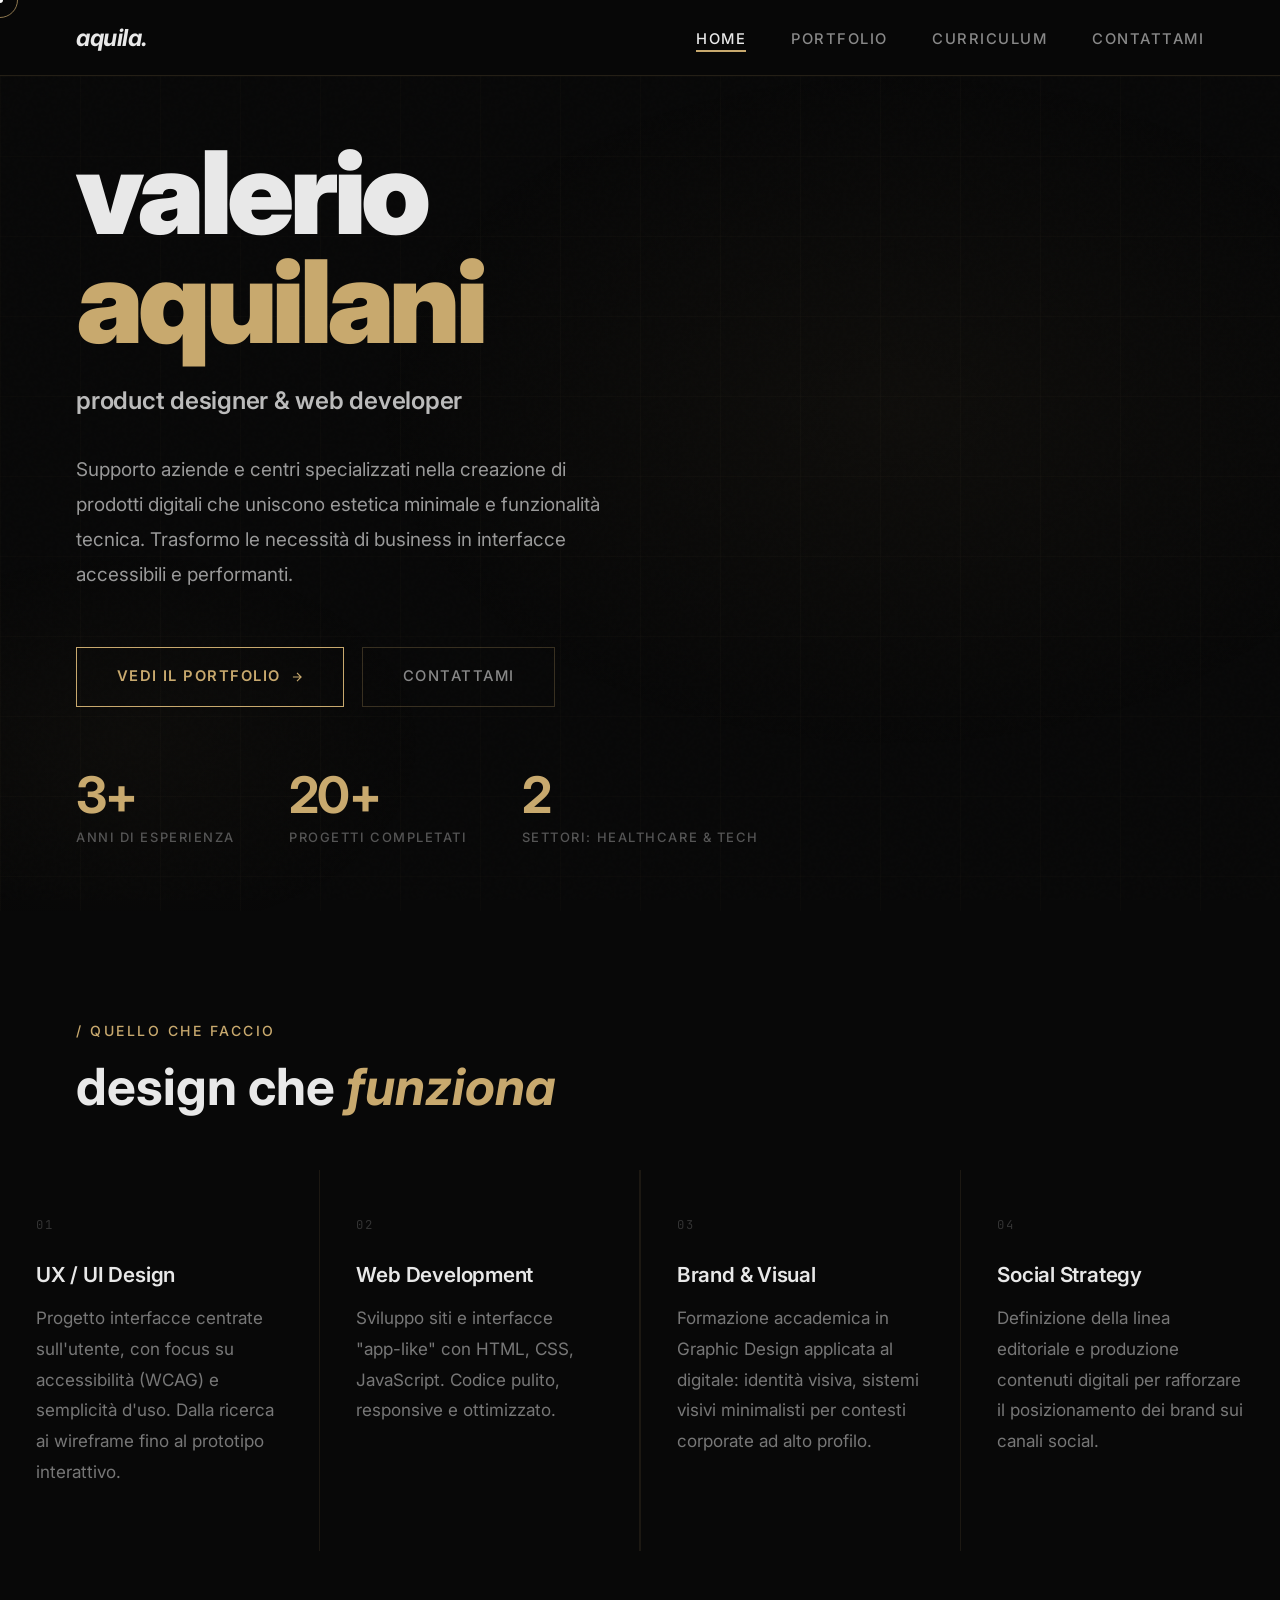
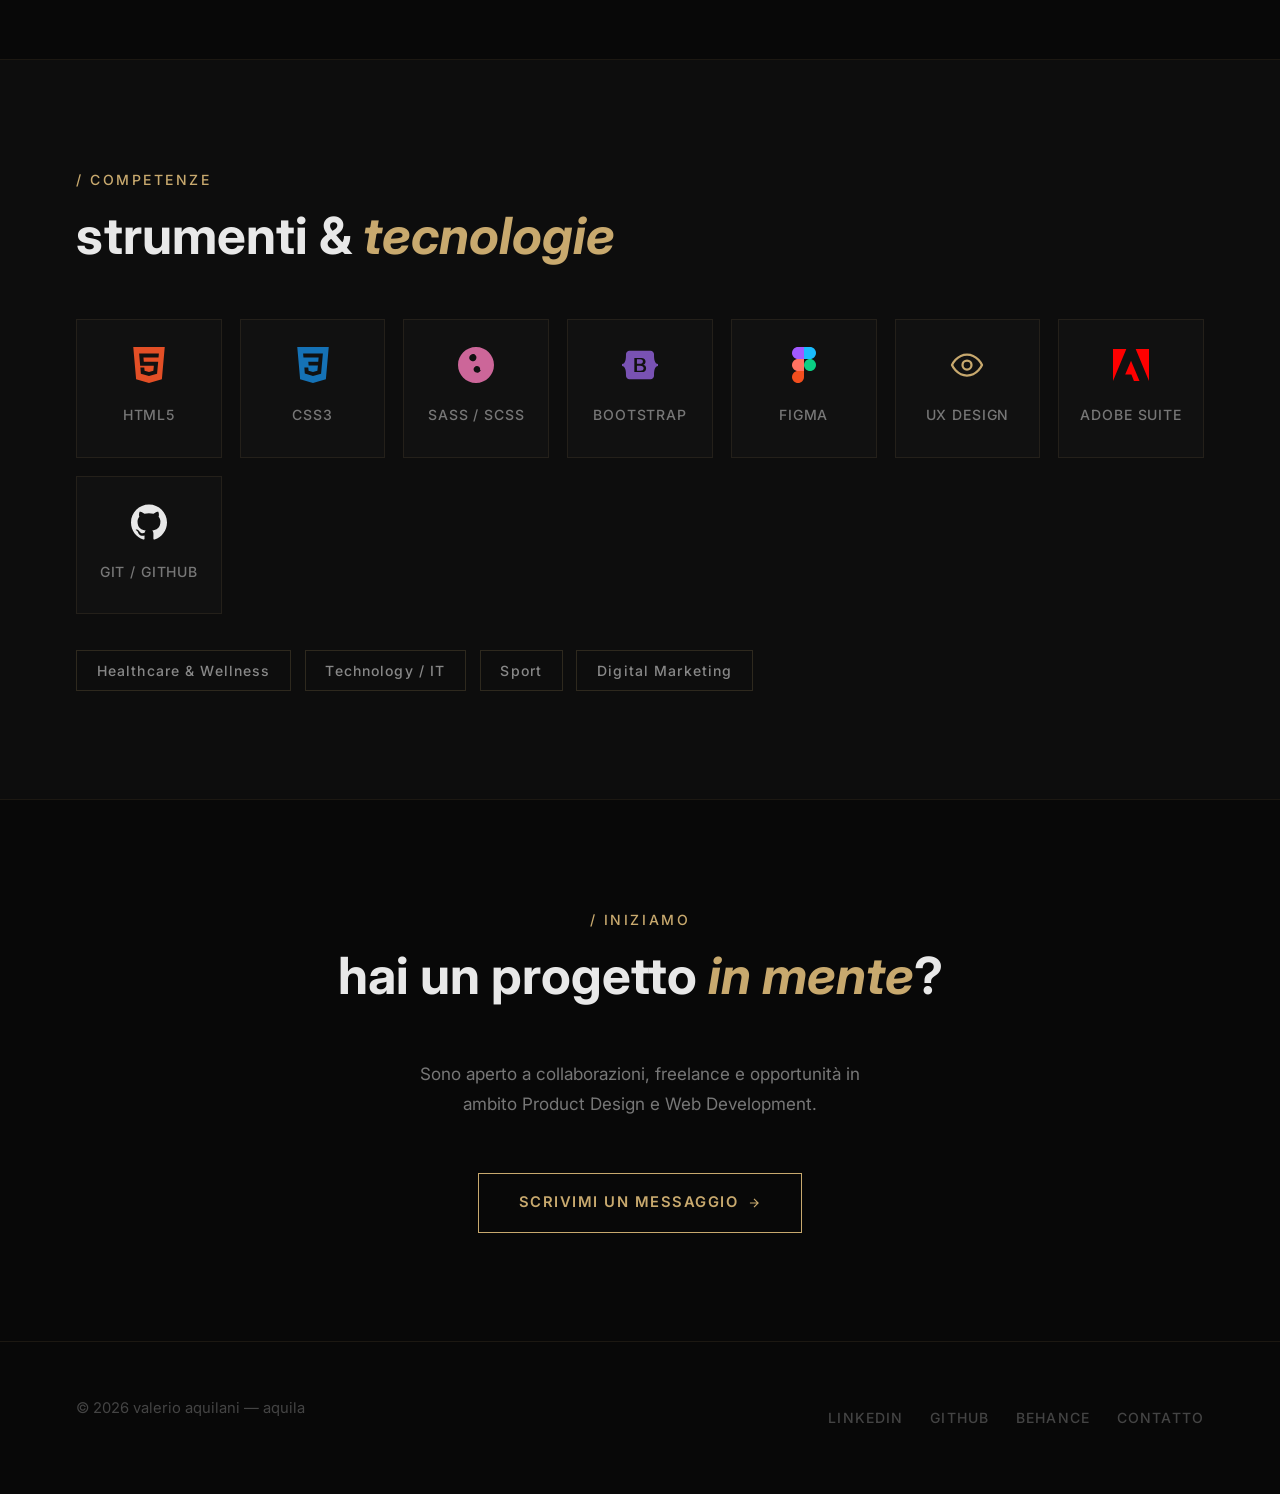
==== index.html @ 82ea4920 "Add files via upload" ====
<!DOCTYPE html>
<html lang="it">
<head>
  <meta charset="UTF-8">
  <meta name="viewport" content="width=device-width, initial-scale=1.0">
  <title>aquila — valerio aquilani · product designer & web developer</title>
  <meta name="description" content="Product Designer, Web Developer e UX/UI Specialist. Creo interfacce accessibili e performanti che uniscono estetica minimale e funzionalità tecnica.">
  <meta name="author" content="valerio aquilani">

  <!-- Open Graph -->
  <meta property="og:type" content="website">
  <meta property="og:url" content="https://valerio-aquilani.github.io/">
  <meta property="og:title" content="aquila — valerio aquilani · product designer & web developer">
  <meta property="og:description" content="Creo prodotti digitali che uniscono estetica minimale e funzionalità tecnica. Background in Graphic Design e Sviluppo Web.">
  <meta property="og:image" content="https://valerio-aquilani.github.io/img/og-cover.png">
  <meta property="og:locale" content="it_IT">
  <meta property="og:site_name" content="aquila — valerio aquilani">
  <meta name="twitter:card" content="summary_large_image">
  <meta name="twitter:title" content="aquila — valerio aquilani">
  <meta name="twitter:description" content="Product Designer & Web Developer. Interfacce accessibili e performanti.">

  <!-- Favicon -->
  <link rel="icon" type="image/svg+xml" href="img/favicon.svg">

  <!-- Fonts -->
  <link rel="preconnect" href="https://fonts.googleapis.com">
  <link rel="preconnect" href="https://fonts.gstatic.com" crossorigin>
  <link href="https://fonts.googleapis.com/css2?family=Cormorant+Garamond:ital,wght@0,300;0,400;0,600;1,300;1,400&family=DM+Sans:wght@300;400;500&family=Inter:wght@400;700;900&family=JetBrains+Mono:wght@300;400&display=swap" rel="stylesheet">

  <!-- Bootstrap 5 -->
  <link href="https://cdn.jsdelivr.net/npm/bootstrap@5.3.3/dist/css/bootstrap.min.css" rel="stylesheet">

  <!-- CSS -->
  <link rel="stylesheet" href="style.css">
</head>
<body>

  <div class="cursor" id="cursor"></div>
  <div class="cursor-ring" id="cursorRing"></div>

  <!-- NAVBAR -->
  <nav class="navbar" id="navbar" aria-label="Navigazione principale">
    <div class="container">
      <div class="navbar__inner">
        <a href="index.html" class="navbar__brand" aria-label="aquila — homepage">aquila.</a>
        <ul class="navbar__links" id="navLinks" role="list">
          <li><a href="index.html" class="active" aria-current="page">home</a></li>
          <li><a href="portfolio.html">portfolio</a></li>
          <li><a href="cv.html">curriculum</a></li>
          <li><a href="contatti.html">contattami</a></li>
        </ul>
        <button class="navbar__toggler" id="navToggler" aria-label="Apri menu" aria-expanded="false">
          <span></span><span></span><span></span>
        </button>
      </div>
    </div>
  </nav>

  <!-- HERO -->
  <header class="hero" id="home">
    <div class="hero__bg"></div>
    <div class="hero__grid"></div>
    <div class="container">
      <div class="hero__content">

        <h1 class="hero__name fade-up" style="transition-delay:0.1s">
          valerio<br><span>aquilani</span>
        </h1>
        <p class="hero__role fade-up" style="transition-delay:0.2s">
          product designer &amp; web developer
        </p>
        <p class="hero__bio fade-up" style="transition-delay:0.3s">
          Supporto aziende e centri specializzati nella creazione di prodotti digitali che uniscono estetica minimale e funzionalità tecnica. Trasformo le necessità di business in interfacce accessibili e performanti.
        </p>
        <div class="hero__cta fade-up" style="transition-delay:0.4s">
          <a href="portfolio.html" class="btn-gold">
            vedi il portfolio
            <svg width="14" height="14" viewBox="0 0 24 24" fill="none" stroke="currentColor" stroke-width="2" aria-hidden="true"><path d="M5 12h14M12 5l7 7-7 7"/></svg>
          </a>
          <a href="contatti.html" class="btn-ghost">contattami</a>
        </div>
        <div class="stats-row fade-up" style="transition-delay:0.5s">
          <div>
            <div class="stat-num">3+</div>
            <div class="stat-label">anni di esperienza</div>
          </div>
          <div>
            <div class="stat-num">20+</div>
            <div class="stat-label">progetti completati</div>
          </div>
          <div>
            <div class="stat-num">2</div>
            <div class="stat-label">settori: healthcare &amp; tech</div>
          </div>
        </div>
      </div>
    </div>
  </header>

  <!-- SERVIZI -->
  <section class="section" aria-labelledby="servizi-title">
    <div class="container">
      <p class="section__label">/ quello che faccio</p>
      <h2 class="section__title" id="servizi-title">design che <em>funziona</em></h2>
    </div>
    <div class="services-grid">
      <article class="service-item fade-up">
        <div class="service-num">01</div>
        <h3 class="service-title">UX / UI Design</h3>
        <p class="service-desc">Progetto interfacce centrate sull'utente, con focus su accessibilità (WCAG) e semplicità d'uso. Dalla ricerca ai wireframe fino al prototipo interattivo.</p>
      </article>
      <article class="service-item fade-up" style="transition-delay:0.1s">
        <div class="service-num">02</div>
        <h3 class="service-title">Web Development</h3>
        <p class="service-desc">Sviluppo siti e interfacce "app-like" con HTML, CSS, JavaScript. Codice pulito, responsive e ottimizzato.</p>
      </article>
      <article class="service-item fade-up" style="transition-delay:0.2s">
        <div class="service-num">03</div>
        <h3 class="service-title">Brand &amp; Visual</h3>
        <p class="service-desc">Formazione accademica in Graphic Design applicata al digitale: identità visiva, sistemi visivi minimalisti per contesti corporate ad alto profilo.</p>
      </article>
      <article class="service-item fade-up" style="transition-delay:0.3s">
        <div class="service-num">04</div>
        <h3 class="service-title">Social Strategy</h3>
        <p class="service-desc">Definizione della linea editoriale e produzione contenuti digitali per rafforzare il posizionamento dei brand sui canali social.</p>
      </article>
    </div>
  </section>

  <div class="divider"></div>

  <!-- SKILL -->
  <section class="section bg-alt" aria-labelledby="skill-title">
    <div class="container">
      <p class="section__label">/ competenze</p>
      <h2 class="section__title" id="skill-title">strumenti &amp; <em>tecnologie</em></h2>
      <div class="skills-grid">
        <!-- HTML5 -->
        <div class="skill-card fade-up">
          <span class="skill-icon" aria-hidden="true">
            <svg viewBox="0 0 24 24" width="36" height="36" fill="#e34f26"><path d="M1.5 0h21l-1.91 21.563L11.977 24l-8.565-2.438L1.5 0zm7.031 9.75l-.232-2.718 10.059.003.23-2.622L5.412 4.41l.698 8.01h9.126l-.326 3.426-2.91.804-2.955-.81-.188-2.11H6.248l.33 4.171L12 19.351l5.379-1.443.744-8.157H8.531z"/></svg>
          </span>
          <span class="skill-name">HTML5</span>
        </div>
        <!-- CSS3 -->
        <div class="skill-card fade-up" style="transition-delay:0.05s">
          <span class="skill-icon" aria-hidden="true">
            <svg viewBox="0 0 24 24" width="36" height="36" fill="#1572b6"><path d="M1.5 0h21l-1.91 21.563L11.977 24l-8.564-2.438L1.5 0zm17.09 4.413L5.41 4.41l.213 2.622 10.125.002-.255 2.716h-6.64l.24 2.573h6.182l-.366 3.523-2.91.804-2.956-.81-.188-2.11h-2.61l.29 3.855L12 19.288l5.373-1.53L18.59 4.414z"/></svg>
          </span>
          <span class="skill-name">CSS3</span>
        </div>
        <!-- Sass -->
        <div class="skill-card fade-up" style="transition-delay:0.1s">
          <span class="skill-icon" aria-hidden="true">
            <svg viewBox="0 0 24 24" width="36" height="36" fill="#cc6699"><path d="M12 0C5.373 0 0 5.373 0 12s5.373 12 12 12 12-5.373 12-12S18.627 0 12 0zm3.343 15.313c-.39.814-.957 1.367-1.62 1.618-.662.25-1.406.21-2.036-.102-.63-.311-1.08-.88-1.217-1.548-.139-.668.056-1.361.516-1.853.46-.493 1.124-.748 1.8-.695.675.053 1.285.404 1.648.95.183.275.29.59.311.914.022.323-.038.647-.162.94zm-3.93-6.24c-.34.252-.728.414-1.138.472a2.633 2.633 0 0 1-1.214-.134 2.62 2.62 0 0 1-.985-.677 2.601 2.601 0 0 1-.547-1.068 2.585 2.585 0 0 1 .068-1.22 2.6 2.6 0 0 1 .62-1.018 2.62 2.62 0 0 1 1.002-.619 2.638 2.638 0 0 1 1.224-.07c.411.074.79.258 1.098.534.309.276.536.63.656 1.022.12.392.13.808.027 1.204a2.59 2.59 0 0 1-.811 1.574z"/></svg>
          </span>
          <span class="skill-name">Sass / SCSS</span>
        </div>
        <!-- Bootstrap -->
        <div class="skill-card fade-up" style="transition-delay:0.15s">
          <span class="skill-icon" aria-hidden="true">
            <svg viewBox="0 0 24 24" width="36" height="36" fill="#7952b3"><path d="M11.77 11.24H9.956V8.202h2.152c1.17 0 1.834.522 1.834 1.466 0 1.008-.773 1.572-2.174 1.572zm.324 1.206H9.956v3.348h2.231c1.459 0 2.232-.585 2.232-1.685s-.795-1.663-2.325-1.663zM24 11.39v1.218c-1.128.108-1.817.944-2.226 2.268-.407 1.319-.463 2.937-.42 4.186.045 1.3-.968 2.5-2.337 2.5H4.983c-1.37 0-2.382-1.2-2.337-2.5.043-1.249-.013-2.867-.42-4.186-.41-1.324-1.1-2.16-2.226-2.268V11.39c1.128-.108 1.816-.944 2.226-2.268.407-1.319.463-2.937.42-4.186C2.601 3.636 3.613 2.436 4.983 2.436h14.034c1.37 0 2.382 1.2 2.337 2.5-.043 1.249.013 2.867.42 4.186.41 1.324 1.098 2.16 2.226 2.268zm-7.927 2.725c0-1.248-.74-2.064-1.984-2.273v-.028c.981-.244 1.602-.993 1.602-2.055 0-1.466-1.084-2.39-2.752-2.39H8.227v9.38h4.914c1.826 0 2.932-.946 2.932-2.634z"/></svg>
          </span>
          <span class="skill-name">Bootstrap</span>
        </div>
        <!-- Figma -->
        <div class="skill-card fade-up" style="transition-delay:0.2s">
          <span class="skill-icon" aria-hidden="true">
            <svg viewBox="0 0 24 24" width="36" height="36"><path fill="#f24e1e" d="M8 24c2.208 0 4-1.792 4-4v-4H8c-2.208 0-4 1.792-4 4s1.792 4 4 4z"/><path fill="#ff7262" d="M4 12c0-2.208 1.792-4 4-4h4v8H8c-2.208 0-4-1.792-4-4z"/><path fill="#a259ff" d="M4 4c0-2.208 1.792-4 4-4h4v8H8C5.792 8 4 6.208 4 4z"/><path fill="#1abcfe" d="M12 0h4c2.208 0 4 1.792 4 4s-1.792 4-4 4h-4V0z"/><path fill="#0acf83" d="M20 12c0 2.208-1.792 4-4 4s-4-1.792-4-4 1.792-4 4-4 4 1.792 4 4z"/></svg>
          </span>
          <span class="skill-name">Figma</span>
        </div>
        <!-- UX Design -->
        <div class="skill-card fade-up" style="transition-delay:0.25s">
          <span class="skill-icon" aria-hidden="true">
            <svg viewBox="0 0 24 24" width="36" height="36" fill="none" stroke="#c8a96e" stroke-width="1.5" stroke-linecap="round" stroke-linejoin="round"><path d="M2 12s3-7 10-7 10 7 10 7-3 7-10 7-10-7-10-7z"/><circle cx="12" cy="12" r="3"/></svg>
          </span>
          <span class="skill-name">UX Design</span>
        </div>
        <!-- Adobe Suite -->
        <div class="skill-card fade-up" style="transition-delay:0.3s">
          <span class="skill-icon" aria-hidden="true">
            <svg viewBox="0 0 24 24" width="36" height="36" fill="#ff0000"><path d="M13.966 22.624l-1.69-4.281H8.122l3.892-9.144 5.662 13.425zM8.884 1.376H0v21.248zm6.23 0L24 22.624V1.376z"/></svg>
          </span>
          <span class="skill-name">Adobe Suite</span>
        </div>
        <!-- Git / GitHub -->
        <div class="skill-card fade-up" style="transition-delay:0.35s">
          <span class="skill-icon" aria-hidden="true">
            <svg viewBox="0 0 24 24" width="36" height="36" fill="#e8e8e8"><path d="M12 .297c-6.63 0-12 5.373-12 12 0 5.303 3.438 9.8 8.205 11.385.6.113.82-.258.82-.577 0-.285-.01-1.04-.015-2.04-3.338.724-4.042-1.61-4.042-1.61C4.422 18.07 3.633 17.7 3.633 17.7c-1.087-.744.084-.729.084-.729 1.205.084 1.838 1.236 1.838 1.236 1.07 1.835 2.809 1.305 3.495.998.108-.776.417-1.305.76-1.605-2.665-.3-5.466-1.332-5.466-5.93 0-1.31.465-2.38 1.235-3.22-.135-.303-.54-1.523.105-3.176 0 0 1.005-.322 3.3 1.23.96-.267 1.98-.399 3-.405 1.02.006 2.04.138 3 .405 2.28-1.552 3.285-1.23 3.285-1.23.645 1.653.24 2.873.12 3.176.765.84 1.23 1.91 1.23 3.22 0 4.61-2.805 5.625-5.475 5.92.42.36.81 1.096.81 2.22 0 1.606-.015 2.896-.015 3.286 0 .315.21.69.825.57C20.565 22.092 24 17.592 24 12.297c0-6.627-5.373-12-12-12"/></svg>
          </span>
          <span class="skill-name">Git / GitHub</span>
        </div>
      </div>
      <div class="sectors fade-up">
        <span class="sector">Healthcare &amp; Wellness</span>
        <span class="sector">Technology / IT</span>
        <span class="sector">Sport</span>
        <span class="sector">Digital Marketing</span>
      </div>
    </div>
  </section>

  <div class="divider"></div>

  <!-- CTA -->
  <section class="section" aria-label="Call to action">
    <div class="container" style="text-align:center">
      <p class="section__label" style="justify-content:center;display:flex">/ iniziamo</p>
      <h2 class="section__title fade-up" style="text-align:center">hai un progetto <em>in mente</em>?</h2>
      <p style="color:#777;max-width:480px;margin:0 auto 3rem;font-size:0.95rem" class="fade-up">
        Sono aperto a collaborazioni, freelance e opportunità in ambito Product Design e Web Development.
      </p>
      <div class="fade-up">
        <a href="contatti.html" class="btn-gold">
          scrivimi un messaggio
          <svg width="14" height="14" viewBox="0 0 24 24" fill="none" stroke="currentColor" stroke-width="2" aria-hidden="true"><path d="M5 12h14M12 5l7 7-7 7"/></svg>
        </a>
      </div>
    </div>
  </section>

  <!-- FOOTER -->
  <footer class="footer" role="contentinfo">
    <div class="container">
      <div class="footer__inner">
        <p class="footer__copy">&copy; <span id="year"></span> valerio aquilani — aquila</p>
        <nav class="footer__social" aria-label="Link social">
          <a href="#" target="_blank" rel="noopener noreferrer">LinkedIn</a>
          <a href="#" target="_blank" rel="noopener noreferrer">GitHub</a>
          <a href="#" target="_blank" rel="noopener noreferrer">Behance</a>
          <a href="contatti.html">contatto</a>
        </nav>
      </div>
    </div>
  </footer>

  <script src="https://cdn.jsdelivr.net/npm/bootstrap@5.3.3/dist/js/bootstrap.bundle.min.js"></script>
  <script src="script.js"></script>
</body>
</html>
---- style.css ----
/* ═══════════════════════════════════════
   AQUILA — style.css
   valerio aquilani · personal website
   Font: Inter (tutti i testi)
   ═══════════════════════════════════════ */

@import url('https://fonts.googleapis.com/css2?family=Inter:wght@300;400;500;600;700;900&family=JetBrains+Mono:wght@300;400&display=swap');

/* ── Reset & Base ── */
*, *::before, *::after { box-sizing: border-box; margin: 0; padding: 0; }
html { scroll-behavior: smooth; font-size: 18px; }

body {
  background-color: #080808;
  color: #e8e8e8;
  font-family: 'Inter', 'Helvetica Neue', sans-serif;
  font-weight: 400;
  line-height: 1.75;
  overflow-x: hidden;
  cursor: none;
}

a { color: #c8a96e; text-decoration: none; transition: color 0.3s ease; }
a:hover { color: #dfc08a; }
img { max-width: 100%; height: auto; display: block; }

@media (max-width: 768px) {
  body { cursor: auto; }
  .cursor, .cursor-ring { display: none !important; }
}

/* ── Gerarchia tipografica ──
   H1 / nome:        Inter 900 (Black)
   H2 / titoli:      Inter 700 (Bold)
   H3 / sottotitoli: Inter 600 (SemiBold)
   body / testi:     Inter 400 (Regular)
   label / note:     Inter 500 (Medium)
   mono:             JetBrains Mono 400
────────────────────────────────── */

/* ── Custom Cursor ── */
.cursor {
  width: 6px; height: 6px;
  background: #fff;
  border-radius: 50%;
  position: fixed;
  pointer-events: none;
  z-index: 9999;
  transform: translate(-50%, -50%);
  transition: transform 0.15s ease, width 0.2s ease, height 0.2s ease;
  mix-blend-mode: difference;
}
.cursor-ring {
  width: 36px; height: 36px;
  border: 1.5px solid rgba(200,169,110,0.7);
  border-radius: 50%;
  position: fixed;
  pointer-events: none;
  z-index: 9998;
  transform: translate(-50%, -50%);
  transition: width 0.2s ease, height 0.2s ease, border-color 0.2s ease;
}

/* ── Noise overlay ── */
body::before {
  content: '';
  position: fixed; inset: 0;
  background-image: url("data:image/svg+xml,%3Csvg viewBox='0 0 256 256' xmlns='http://www.w3.org/2000/svg'%3E%3Cfilter id='noise'%3E%3CfeTurbulence type='fractalNoise' baseFrequency='0.9' numOctaves='4' stitchTiles='stitch'/%3E%3C/filter%3E%3Crect width='100%25' height='100%25' filter='url(%23noise)' opacity='0.03'/%3E%3C/svg%3E");
  pointer-events: none; z-index: 0; opacity: 0.4;
}

/* ── Container ── */
.container {
  max-width: 1200px;
  margin: 0 auto;
  padding: 0 2rem;
}
@media (max-width: 576px) { .container { padding: 0 1.25rem; } }

/* ── Navigation ── */
.navbar {
  position: sticky; top: 0; z-index: 1000;
  padding: 1.2rem 0;
  background: rgba(8,8,8,0.92);
  backdrop-filter: blur(20px);
  border-bottom: 1px solid rgba(200,169,110,0.15);
  transition: padding 0.3s ease, border-color 0.3s ease;
}
.navbar.scrolled {
  padding: 0.8rem 0;
  border-bottom-color: rgba(200,169,110,0.3);
}
.navbar__inner {
  display: flex;
  align-items: center;
  justify-content: space-between;
  width: 100%;
}

/* Logo */
.navbar__brand {
  font-family: 'Inter', sans-serif;
  font-size: 1.3rem;
  font-weight: 700;
  font-style: italic;
  letter-spacing: -0.02em;
  color: #e8e8e8;
  text-decoration: none;
  line-height: 1;
  transition: color 0.3s ease;
  flex-shrink: 0;
}
.navbar__brand:hover { color: #c8a96e; }

.navbar__links {
  display: flex;
  gap: 2.5rem;
  list-style: none;
  margin: 0;
  padding: 0;
}
.navbar__links a {
  font-size: 0.82rem;
  font-weight: 500;
  letter-spacing: 0.1em;
  text-transform: uppercase;
  color: #888;
  position: relative;
  padding-bottom: 2px;
  transition: color 0.3s ease;
}
.navbar__links a::after {
  content: '';
  position: absolute;
  bottom: -2px; left: 0;
  width: 0; height: 1.5px;
  background: #c8a96e;
  transition: width 0.3s ease;
}
.navbar__links a:hover,
.navbar__links a.active { color: #e8e8e8; }
.navbar__links a:hover::after,
.navbar__links a.active::after { width: 100%; }

/* Hamburger mobile */
.navbar__toggler {
  display: none;
  flex-direction: column;
  gap: 5px;
  background: none;
  border: none;
  cursor: pointer;
  padding: 4px;
  margin-left: auto;
}
.navbar__toggler span {
  display: block;
  width: 24px; height: 1.5px;
  background: #e8e8e8;
  transition: 0.3s ease;
}
.navbar__toggler.open span:nth-child(1) { transform: rotate(45deg) translate(4px, 4px); }
.navbar__toggler.open span:nth-child(2) { opacity: 0; }
.navbar__toggler.open span:nth-child(3) { transform: rotate(-45deg) translate(4px, -4px); }

@media (max-width: 768px) {
  .navbar__toggler { display: flex; }
  .navbar__links {
    display: none;
    position: absolute;
    top: 100%; left: 0; right: 0;
    flex-direction: column;
    gap: 0;
    background: rgba(10,10,10,0.98);
    border-bottom: 1px solid rgba(200,169,110,0.15);
    backdrop-filter: blur(20px);
  }
  .navbar__links.open { display: flex; }
  .navbar__links li { border-bottom: 1px solid rgba(200,169,110,0.1); }
  .navbar__links a { display: block; padding: 1rem 1.5rem; font-size: 0.9rem; }
}

/* ── Buttons ── */
.btn-gold {
  display: inline-flex;
  align-items: center;
  gap: 0.5rem;
  padding: 0.9rem 2.2rem;
  border: 1.5px solid #c8a96e;
  color: #c8a96e;
  font-family: 'Inter', sans-serif;
  font-size: 0.82rem;
  font-weight: 600;
  letter-spacing: 0.1em;
  text-transform: uppercase;
  text-decoration: none;
  background: transparent;
  cursor: pointer;
  transition: 0.3s ease;
  position: relative;
  overflow: hidden;
}
.btn-gold::before {
  content: '';
  position: absolute; inset: 0;
  background: #c8a96e;
  transform: scaleX(0);
  transform-origin: left;
  transition: transform 0.3s ease;
  z-index: -1;
}
.btn-gold:hover { color: #080808; }
.btn-gold:hover::before { transform: scaleX(1); }

.btn-ghost {
  display: inline-flex;
  align-items: center;
  gap: 0.5rem;
  padding: 0.9rem 2.2rem;
  border: 1.5px solid rgba(200,169,110,0.25);
  color: #888;
  font-family: 'Inter', sans-serif;
  font-size: 0.82rem;
  font-weight: 500;
  letter-spacing: 0.1em;
  text-transform: uppercase;
  text-decoration: none;
  background: transparent;
  cursor: pointer;
  transition: 0.3s ease;
}
.btn-ghost:hover { border-color: rgba(200,169,110,0.6); color: #e8e8e8; }

/* ── Sezioni base ── */
.section { padding: 6rem 0; }

.section__label {
  font-size: 0.78rem;
  font-weight: 500;
  letter-spacing: 0.18em;
  text-transform: uppercase;
  color: #c8a96e;
  margin-bottom: 0.75rem;
}

/* H2 — titoli sezione: Bold */
.section__title {
  font-family: 'Inter', sans-serif;
  font-size: clamp(2rem, 4vw, 3rem);
  font-weight: 700;
  color: #e8e8e8;
  line-height: 1.15;
  margin-bottom: 3rem;
}
.section__title em { color: #c8a96e; font-style: italic; font-weight: 700; }

.bg-alt { background: #0d0d0d; }
.divider { height: 1px; background: rgba(200,169,110,0.1); }

/* ── Hero ── */
.hero {
  min-height: calc(100vh - 65px);
  display: flex;
  align-items: center;
  position: relative;
  overflow: hidden;
}
.hero__bg {
  position: absolute; inset: 0;
  background:
    radial-gradient(ellipse 60% 60% at 70% 40%, rgba(200,169,110,0.04) 0%, transparent 70%),
    radial-gradient(ellipse 40% 40% at 10% 80%, rgba(200,169,110,0.03) 0%, transparent 60%);
  z-index: 0;
}
.hero__grid {
  position: absolute; inset: 0;
  background-image:
    linear-gradient(rgba(200,169,110,0.025) 1px, transparent 1px),
    linear-gradient(90deg, rgba(200,169,110,0.025) 1px, transparent 1px);
  background-size: 80px 80px;
  z-index: 0;
}
.hero__content { position: relative; z-index: 1; }

/* Eyebrow */
.hero__eyebrow {
  font-size: 0.78rem;
  font-weight: 500;
  letter-spacing: 0.2em;
  text-transform: uppercase;
  color: #c8a96e;
  margin-bottom: 1.75rem;
  display: flex;
  align-items: center;
  gap: 1rem;
}
.hero__eyebrow::before {
  content: '';
  display: inline-block;
  width: 32px; height: 1px;
  background: #c8a96e;
  flex-shrink: 0;
}

/* H1 — nome: Inter Black */
.hero__name {
  font-family: 'Inter', sans-serif;
  font-size: clamp(3.8rem, 9vw, 8rem);
  font-weight: 900;
  line-height: 0.95;
  color: #e8e8e8;
  margin-bottom: 1.25rem;
  letter-spacing: -0.04em;
}
.hero__name span { color: #c8a96e; }

/* Sottotitolo: SemiBold */
.hero__role {
  font-size: clamp(1.1rem, 2vw, 1.35rem);
  font-weight: 600;
  color: #bbb;
  margin-bottom: 1.75rem;
  letter-spacing: -0.01em;
}

/* Testo corpo: Regular */
.hero__bio {
  max-width: 560px;
  color: #999;
  font-size: 1.05rem;
  font-weight: 400;
  line-height: 1.85;
  margin-bottom: 3rem;
}
.hero__cta { display: flex; gap: 1rem; flex-wrap: wrap; }

/* Stats */
.stats-row { display: flex; gap: 3rem; flex-wrap: wrap; margin-top: 3.5rem; }
.stat-num {
  font-family: 'Inter', sans-serif;
  font-size: 2.8rem;
  font-weight: 700;
  color: #c8a96e;
  line-height: 1;
  letter-spacing: -0.03em;
}
.stat-label {
  font-size: 0.72rem;
  font-weight: 500;
  letter-spacing: 0.12em;
  text-transform: uppercase;
  color: #555;
  margin-top: 0.3rem;
}

/* ── Services ── */
.services-grid {
  display: grid;
  grid-template-columns: repeat(auto-fit, minmax(280px, 1fr));
  gap: 1.5px;
  background: rgba(200,169,110,0.1);
}
.service-item { background: #080808; padding: 2.5rem 2rem; transition: 0.3s ease; }
.service-item:hover { background: #111; }
.service-item:hover .service-num { color: #c8a96e; }
.service-num {
  font-family: 'JetBrains Mono', monospace;
  font-size: 0.68rem;
  color: #333;
  letter-spacing: 0.15em;
  margin-bottom: 1.5rem;
  transition: 0.3s;
}
/* H3 servizi: SemiBold */
.service-title {
  font-family: 'Inter', sans-serif;
  font-size: 1.15rem;
  font-weight: 600;
  color: #e8e8e8;
  margin-bottom: 0.85rem;
  letter-spacing: -0.01em;
}
/* Testo servizi: Regular */
.service-desc {
  font-size: 0.95rem;
  font-weight: 400;
  color: #777;
  line-height: 1.8;
}

/* ── Skills ── */
.skills-grid { display: grid; grid-template-columns: repeat(auto-fill, minmax(140px, 1fr)); gap: 1rem; }
.skill-card {
  background: #111;
  border: 1px solid rgba(200,169,110,0.1);
  padding: 1.5rem 1rem;
  text-align: center;
  transition: 0.3s ease;
  cursor: default;
}
.skill-card:hover { border-color: rgba(200,169,110,0.35); background: #161616; transform: translateY(-4px); }
.skill-icon { width: 36px; height: 36px; margin: 0 auto 0.85rem; display: flex; align-items: center; justify-content: center; }
.skill-name {
  font-size: 0.78rem;
  font-weight: 500;
  letter-spacing: 0.06em;
  text-transform: uppercase;
  color: #777;
}

/* Settori */
.sectors { display: flex; gap: 0.75rem; flex-wrap: wrap; margin-top: 2rem; }
.sector {
  font-size: 0.78rem;
  font-weight: 500;
  letter-spacing: 0.08em;
  color: #888;
  border: 1px solid rgba(200,169,110,0.18);
  padding: 0.4rem 1.1rem;
}

/* ── Footer ── */
.footer { padding: 3rem 0; border-top: 1px solid rgba(200,169,110,0.1); }
.footer__inner { display: flex; justify-content: space-between; align-items: center; gap: 2rem; flex-wrap: wrap; }
.footer__copy { font-size: 0.82rem; font-weight: 400; color: #444; }
.footer__social { display: flex; gap: 1.5rem; }
.footer__social a {
  font-size: 0.78rem;
  font-weight: 500;
  letter-spacing: 0.08em;
  text-transform: uppercase;
  color: #444;
  transition: color 0.3s;
}
.footer__social a:hover { color: #c8a96e; }

/* ── CV Page ── */
.cv-header {
  padding: 5rem 0 3rem;
  border-bottom: 1px solid rgba(200,169,110,0.1);
  display: flex;
  justify-content: space-between;
  align-items: flex-end;
  flex-wrap: wrap;
  gap: 2rem;
}
.cv-name {
  font-family: 'Inter', sans-serif;
  font-size: clamp(2.5rem, 5vw, 4rem);
  font-weight: 900;
  line-height: 1;
  color: #e8e8e8;
  letter-spacing: -0.04em;
}
.cv-title {
  font-size: 0.82rem;
  font-weight: 500;
  letter-spacing: 0.15em;
  text-transform: uppercase;
  color: #c8a96e;
  margin-top: 0.75rem;
}
.cv-badges { margin-top: 1rem; display: flex; flex-wrap: wrap; gap: 0.3rem; }
.cv-badge {
  display: inline-flex; align-items: center; gap: 0.4rem;
  padding: 0.3rem 0.9rem;
  background: rgba(200,169,110,0.08);
  border: 1px solid rgba(200,169,110,0.25);
  font-size: 0.72rem; font-weight: 500;
  letter-spacing: 0.06em; color: #c8a96e;
}
.cv-badge--sport { background: rgba(74,222,128,0.06); border-color: rgba(74,222,128,0.25); color: #4ade80; }
.cv-badge--access { background: rgba(96,165,250,0.06); border-color: rgba(96,165,250,0.25); color: #60a5fa; }

.cv-grid { display: grid; grid-template-columns: 1fr 2fr; min-height: 80vh; }
@media (max-width: 768px) {
  .cv-grid { grid-template-columns: 1fr; }
  .cv-sidebar { border-right: none !important; border-bottom: 1px solid rgba(200,169,110,0.1); padding: 2rem 0 !important; }
  .cv-main { padding: 2rem 0 !important; }
  .cv-header { padding: 3rem 0 2rem; }
}
.cv-sidebar { padding: 3rem 2rem 3rem 0; border-right: 1px solid rgba(200,169,110,0.1); }
.cv-main { padding: 3rem 0 3rem 3rem; }

.cv-section { margin-bottom: 3rem; }
.cv-section-title {
  font-size: 0.72rem;
  font-weight: 600;
  letter-spacing: 0.2em;
  text-transform: uppercase;
  color: #c8a96e;
  margin-bottom: 1.25rem;
  padding-bottom: 0.75rem;
  border-bottom: 1px solid rgba(200,169,110,0.1);
}

.cv-contact-item {
  display: flex;
  align-items: center;
  gap: 0.75rem;
  font-size: 0.88rem;
  font-weight: 400;
  color: #888;
  margin-bottom: 0.85rem;
  line-height: 1.4;
}
.cv-contact-item svg { flex-shrink: 0; }
.cv-contact-item a:hover { color: #c8a96e; }

/* skill bars rimossi — si usano solo cv-tag */

.cv-tag {
  display: inline-block;
  padding: 0.25rem 0.75rem;
  border: 1px solid rgba(200,169,110,0.15);
  font-size: 0.72rem;
  font-weight: 500;
  color: #555;
  margin: 0.2rem;
}

.cv-item { margin-bottom: 2rem; }
.cv-item-header { display: flex; justify-content: space-between; align-items: flex-start; gap: 1rem; margin-bottom: 0.3rem; flex-wrap: wrap; }
/* Titolo ruolo: SemiBold */
.cv-item-title { font-weight: 600; font-size: 1rem; color: #e8e8e8; }
.cv-item-date { font-family: 'JetBrains Mono', monospace; font-size: 0.72rem; color: #444; white-space: nowrap; }
.cv-item-company { font-size: 0.85rem; font-weight: 500; color: #c8a96e; margin-bottom: 0.5rem; }
/* Testo descrizione: Regular */
.cv-item-desc { font-size: 0.9rem; font-weight: 400; color: #777; line-height: 1.75; }

.edu-pill {
  display: inline-block;
  background: rgba(200,169,110,0.1);
  border: 1px solid rgba(200,169,110,0.25);
  color: #c8a96e;
  font-family: 'JetBrains Mono', monospace;
  font-size: 0.7rem;
  padding: 0.2rem 0.7rem;
  white-space: nowrap;
}

.cv-highlight-box {
  border-left: 2px solid #c8a96e;
  padding: 1rem 1.25rem;
  background: rgba(200,169,110,0.03);
  margin-bottom: 1.25rem;
}
.cv-highlight-box p { font-size: 0.92rem; font-weight: 400; color: #888; line-height: 1.8; margin: 0; }

.cv-sub-item { display: flex; gap: 0.75rem; padding: 0.8rem 0; border-bottom: 1px solid rgba(200,169,110,0.07); }
.cv-sub-item:last-child { border-bottom: none; }
.cv-sub-dot { width: 5px; height: 5px; background: #c8a96e; border-radius: 50%; flex-shrink: 0; margin-top: 0.6rem; }
.cv-sub-content strong { display: block; font-size: 0.9rem; font-weight: 600; color: #e8e8e8; margin-bottom: 0.2rem; }
.cv-sub-content span { font-size: 0.88rem; font-weight: 400; color: #666; line-height: 1.7; }

.sport-card { background: rgba(74,222,128,0.03); border: 1px solid rgba(74,222,128,0.15); padding: 1.25rem 1.5rem; margin-bottom: 1rem; }
.sport-card .sport-title { font-size: 0.9rem; font-weight: 600; color: #4ade80; margin-bottom: 0.4rem; }
.sport-card .sport-desc { font-size: 0.88rem; font-weight: 400; color: #666; line-height: 1.7; }

.access-note { background: rgba(96,165,250,0.03); border: 1px solid rgba(96,165,250,0.15); padding: 1.25rem 1.5rem; margin-top: 1rem; }
.access-note p { font-size: 0.88rem; font-weight: 400; color: #666; line-height: 1.75; margin: 0; }
.access-note strong { color: #60a5fa; font-weight: 600; }

/* ── Contatti ── */
.contact-page { min-height: 80vh; display: flex; align-items: center; padding: 5rem 0; }
.contact-grid { display: grid; grid-template-columns: 1fr 1.5fr; gap: 5rem; align-items: start; }
@media (max-width: 900px) { .contact-grid { grid-template-columns: 1fr; gap: 3rem; } }

.contact-availability { display: flex; align-items: center; gap: 0.75rem; font-size: 0.88rem; font-weight: 500; color: #888; margin-bottom: 3rem; }
.contact-availability .dot { width: 8px; height: 8px; background: #4ade80; border-radius: 50%; animation: pulse-green 2s infinite; flex-shrink: 0; }
@keyframes pulse-green {
  0%, 100% { opacity: 1; box-shadow: 0 0 0 0 rgba(74,222,128,0.4); }
  50% { opacity: 0.8; box-shadow: 0 0 0 6px rgba(74,222,128,0); }
}

.contact-links { margin-top: 2.5rem; }
.contact-links a {
  display: flex; align-items: center; justify-content: space-between;
  padding: 1.25rem 0;
  border-bottom: 1px solid rgba(200,169,110,0.1);
  color: #777;
  font-size: 0.92rem;
  font-weight: 500;
  letter-spacing: 0.02em;
  transition: 0.3s ease;
}
.contact-links a:hover { color: #e8e8e8; padding-left: 0.5rem; border-bottom-color: rgba(200,169,110,0.35); }
.contact-links a span:last-child { color: #c8a96e; }

/* Form */
.form-group { margin-bottom: 1.75rem; }
.form-label {
  display: block;
  font-size: 0.72rem;
  font-weight: 600;
  letter-spacing: 0.18em;
  text-transform: uppercase;
  color: #c8a96e;
  margin-bottom: 0.6rem;
}
.form-control {
  width: 100%; background: transparent; border: none;
  border-bottom: 1px solid rgba(200,169,110,0.15);
  color: #e8e8e8;
  font-family: 'Inter', sans-serif;
  font-size: 1rem;
  font-weight: 400;
  padding: 0.75rem 0;
  outline: none;
  transition: border-color 0.3s ease;
  -webkit-appearance: none;
  appearance: none;
}
.form-control::placeholder { color: #444; }
.form-control:focus { border-bottom-color: #c8a96e; }
textarea.form-control { resize: vertical; min-height: 120px; }
select.form-control { cursor: pointer; background: transparent; }
.field-error { font-size: 0.82rem; font-weight: 400; color: #ef4444; margin-top: 0.4rem; min-height: 1rem; }
.submit-status { margin-top: 1rem; font-size: 0.88rem; font-weight: 500; color: #c8a96e; min-height: 1.5rem; }

/* ── Project Cards (Portfolio Generale) ── */
.projects-grid {
  display: grid;
  grid-template-columns: repeat(auto-fill, minmax(480px, 1fr));
  gap: 2rem;
  margin-bottom: 4rem;
  align-items: stretch;
}
@media (max-width: 768px) {
  .projects-grid { grid-template-columns: 1fr; }
}

.project-card {
  background: #0f0f0f;
  border: 1px solid rgba(200,169,110,0.12);
  overflow: hidden;
  transition: border-color 0.3s ease, transform 0.3s ease;
  display: flex;
  flex-direction: column;
}
.project-card:hover {
  border-color: rgba(200,169,110,0.35);
  transform: translateY(-4px);
}

.project-card__body {
  padding: 1.75rem 2rem 2rem;
  display: flex;
  flex-direction: column;
  flex: 1;
}

.project-card__desc {
  font-size: 0.92rem;
  font-weight: 400;
  color: #666;
  line-height: 1.75;
  margin-bottom: 1.75rem;
  flex: 1;
}

.project-btn--disabled {
  background: rgba(255,255,255,0.04);
  color: #444;
  border: 1px solid rgba(255,255,255,0.06);
  cursor: default;
  opacity: 0.7;
}

.project-card__preview {
  position: relative;
  height: 240px;
  overflow: hidden;
}
.project-card__preview-bg {
  width: 100%; height: 100%;
  display: flex; align-items: center; justify-content: center;
  transition: transform 0.5s ease;
}
.project-card:hover .project-card__preview-bg { transform: scale(1.03); }

.project-card__preview-content {
  display: flex; align-items: center; justify-content: center;
  width: 100%; height: 100%;
}

/* Mockup telefono */
.mockup-phone {
  width: 80px;
  height: 140px;
  background: #1a1a1a;
  border-radius: 12px;
  border: 1.5px solid rgba(255,255,255,0.1);
  padding: 8px 6px;
  box-shadow: 0 20px 60px rgba(0,0,0,0.5);
}
.mockup-screen {
  width: 100%; height: 100%;
  display: flex; flex-direction: column;
  padding: 4px;
}

.project-card__num {
  position: absolute;
  top: 1rem; right: 1rem;
  font-family: 'JetBrains Mono', monospace;
  font-size: 0.65rem;
  color: rgba(255,255,255,0.2);
  letter-spacing: 0.1em;
}

.project-card__actions { display: flex; gap: 0.75rem; flex-wrap: wrap; margin-top: auto; }

.project-card__tags {
  display: flex;
  gap: 0.5rem;
  flex-wrap: wrap;
  margin-bottom: 1rem;
  min-height: 3.5rem;
  align-content: flex-start;
}
.project-tag {
  font-size: 0.65rem;
  font-weight: 500;
  letter-spacing: 0.08em;
  text-transform: uppercase;
  color: #c8a96e;
  border: 1px solid rgba(200,169,110,0.3);
  padding: 0.2rem 0.6rem;
}
.project-card__title {
  font-family: 'Inter', sans-serif;
  font-size: 1.8rem;
  font-weight: 700;
  color: #e8e8e8;
  letter-spacing: -0.03em;
  margin-bottom: 0.75rem;
  line-height: 1.1;
}

.project-btn {
  display: inline-flex;
  align-items: center;
  gap: 0.5rem;
  padding: 0.7rem 1.4rem;
  font-size: 0.75rem;
  font-weight: 600;
  letter-spacing: 0.08em;
  text-transform: uppercase;
  text-decoration: none;
  transition: 0.3s ease;
  cursor: pointer;
  border: none;
}
.project-btn--pdf {
  background: #c8a96e;
  color: #080808;
}
.project-btn--pdf:hover { background: #dfc08a; color: #080808; }

.project-btn--link {
  background: transparent;
  color: #888;
  border: 1px solid rgba(200,169,110,0.2);
}
.project-btn--link:hover { border-color: rgba(200,169,110,0.5); color: #e8e8e8; }

/* ── Portfolio ── */
.portfolio-page { padding: 5rem 0; }

.portfolio-tabs {
  display: flex;
  margin-bottom: 3.5rem;
  border-bottom: 1px solid rgba(200,169,110,0.1);
}
.portfolio-tab {
  padding: 1rem 2rem;
  font-size: 0.8rem;
  font-weight: 600;
  letter-spacing: 0.1em;
  text-transform: uppercase;
  background: transparent;
  border: none;
  color: #555;
  cursor: pointer;
  position: relative;
  transition: color 0.3s;
}
.portfolio-tab::after { content: ''; position: absolute; bottom: -1px; left: 0; right: 0; height: 1.5px; background: #c8a96e; transform: scaleX(0); transition: transform 0.3s ease; }
.portfolio-tab:hover { color: #999; }
.portfolio-tab.active { color: #c8a96e; }
.portfolio-tab.active::after { transform: scaleX(1); }
@media (max-width: 576px) {
  .portfolio-tab { padding: 0.8rem 1rem; font-size: 0.72rem; }
}

.portfolio-panel { display: none; }
.portfolio-panel.active { display: block; }

.portfolio-filter { display: flex; gap: 0.5rem; flex-wrap: wrap; margin-bottom: 3rem; }
.portfolio-filter button {
  padding: 0.45rem 1.2rem;
  font-size: 0.72rem;
  font-weight: 500;
  letter-spacing: 0.08em;
  text-transform: uppercase;
  background: transparent;
  border: 1px solid rgba(200,169,110,0.15);
  color: #555;
  cursor: pointer;
  transition: 0.3s;
}
.portfolio-filter button:hover,
.portfolio-filter button.active { border-color: #c8a96e; color: #c8a96e; }

.portfolio-grid {
  display: grid;
  grid-template-columns: repeat(auto-fill, minmax(340px, 1fr));
  gap: 1.5px;
  background: rgba(200,169,110,0.1);
}
@media (max-width: 768px) {
  .portfolio-grid { grid-template-columns: 1fr; }
}

.portfolio-card {
  background: #080808;
  position: relative;
  overflow: hidden;
  aspect-ratio: 4 / 3;
  display: flex;
  flex-direction: column;
  justify-content: flex-end;
  cursor: pointer;
}
.portfolio-card__bg { position: absolute; inset: 0; background: #111; transition: transform 0.6s ease; }
.portfolio-card__num { position: absolute; top: 1.5rem; right: 1.5rem; font-family: 'JetBrains Mono', monospace; font-size: 0.65rem; color: #333; z-index: 1; }
.portfolio-card__placeholder { position: absolute; inset: 0; display: flex; align-items: center; justify-content: center; font-size: 4rem; opacity: 0.06; transition: opacity 0.3s; }
.portfolio-card__content { position: relative; z-index: 1; padding: 2rem; background: linear-gradient(transparent, rgba(8,8,8,0.96) 60%); transform: translateY(4px); transition: transform 0.3s ease; }
.portfolio-card__tags { display: flex; gap: 0.5rem; flex-wrap: wrap; margin-bottom: 0.75rem; }
.portfolio-card__tag { font-size: 0.65rem; font-weight: 500; letter-spacing: 0.08em; text-transform: uppercase; color: #c8a96e; border: 1px solid rgba(200,169,110,0.3); padding: 0.15rem 0.5rem; }
/* Titolo card: SemiBold */
.portfolio-card__title { font-family: 'Inter', sans-serif; font-size: 1.35rem; font-weight: 600; color: #e8e8e8; margin-bottom: 0.25rem; letter-spacing: -0.02em; }
/* Desc card: Regular */
.portfolio-card__desc { font-size: 0.88rem; font-weight: 400; color: #888; display: none; margin-top: 0.5rem; line-height: 1.65; }
.portfolio-card:hover .portfolio-card__bg { transform: scale(1.03); }
.portfolio-card:hover .portfolio-card__content { transform: translateY(0); }
.portfolio-card:hover .portfolio-card__placeholder { opacity: 0.1; }
.portfolio-card:hover .portfolio-card__desc { display: block; }

/* S2I */
.s2i-strip {
  display: flex;
  align-items: center;
  gap: 2rem;
  padding: 1.5rem 2rem;
  background: rgba(200,169,110,0.03);
  border: 1px solid rgba(200,169,110,0.15);
  margin-bottom: 3rem;
  flex-wrap: wrap;
}
.s2i-logo {
  font-family: 'JetBrains Mono', monospace;
  font-size: 0.7rem;
  letter-spacing: 0.2em;
  color: #c8a96e;
  text-transform: uppercase;
  white-space: nowrap;
  line-height: 1.6;
}
.s2i-strip p { font-size: 0.92rem; font-weight: 400; color: #666; margin: 0; line-height: 1.65; }

.s2i-grid { display: grid; grid-template-columns: repeat(auto-fill, minmax(300px, 1fr)); gap: 1.5rem; }
.s2i-card {
  background: #0f0f0f;
  border: 1px solid rgba(200,169,110,0.1);
  padding: 2rem;
  transition: border-color 0.3s, transform 0.3s;
  position: relative;
  overflow: hidden;
}
.s2i-card::before { content: ''; position: absolute; top: 0; left: 0; right: 0; height: 2px; background: linear-gradient(90deg, transparent, #c8a96e, transparent); transform: scaleX(0); transition: transform 0.4s ease; }
.s2i-card:hover { border-color: rgba(200,169,110,0.3); transform: translateY(-4px); }
.s2i-card:hover::before { transform: scaleX(1); }
.s2i-card__num { font-family: 'JetBrains Mono', monospace; font-size: 0.62rem; color: #333; letter-spacing: 0.15em; margin-bottom: 1.25rem; }
.s2i-card__icon { font-size: 2rem; margin-bottom: 1rem; display: block; }
.s2i-card__title { font-family: 'Inter', sans-serif; font-size: 1.15rem; font-weight: 600; color: #e8e8e8; margin-bottom: 0.4rem; letter-spacing: -0.01em; }
.s2i-card__module { font-size: 0.72rem; font-weight: 500; letter-spacing: 0.12em; text-transform: uppercase; color: #c8a96e; margin-bottom: 1rem; }
.s2i-card__desc { font-size: 0.9rem; font-weight: 400; color: #555; line-height: 1.75; margin-bottom: 1.25rem; }
.s2i-card__tech { display: flex; gap: 0.4rem; flex-wrap: wrap; }
.s2i-tech-tag { font-size: 0.65rem; font-weight: 500; letter-spacing: 0.06em; padding: 0.2rem 0.6rem; border: 1px solid rgba(200,169,110,0.18); color: #666; }
.s2i-card__link { display: inline-flex; align-items: center; gap: 0.4rem; font-size: 0.78rem; font-weight: 600; letter-spacing: 0.08em; text-transform: uppercase; color: #c8a96e; margin-top: 1.25rem; border-bottom: 1px solid rgba(200,169,110,0.3); padding-bottom: 1px; transition: border-color 0.3s; }
.s2i-card__link:hover { border-bottom-color: #c8a96e; }

.status-wip { display: inline-block; font-size: 0.6rem; font-weight: 600; letter-spacing: 0.08em; text-transform: uppercase; padding: 0.15rem 0.5rem; background: rgba(251,191,36,0.08); border: 1px solid rgba(251,191,36,0.25); color: #fbbf24; margin-left: 0.5rem; }
.status-done { display: inline-block; font-size: 0.6rem; font-weight: 600; letter-spacing: 0.08em; text-transform: uppercase; padding: 0.15rem 0.5rem; background: rgba(74,222,128,0.06); border: 1px solid rgba(74,222,128,0.2); color: #4ade80; margin-left: 0.5rem; }

/* ── Animazioni ── */
.fade-up { opacity: 0; transform: translateY(30px); transition: opacity 0.7s ease, transform 0.7s ease; }
.fade-up.visible { opacity: 1; transform: translateY(0); }

/* ── Print ── */
@media print {
  body { background: white; color: black; cursor: auto; font-size: 14px; }
  body::before { display: none; }
  .navbar, .footer, .cursor, .cursor-ring { display: none !important; }
  .cv-skill-fill { background: #000 !important; }
  .cv-sidebar { border-right: 1px solid #ddd; }
  a { color: #000; }
  .cv-item-company, .cv-section-title, .cv-title, .section__label { color: #555 !important; }
}
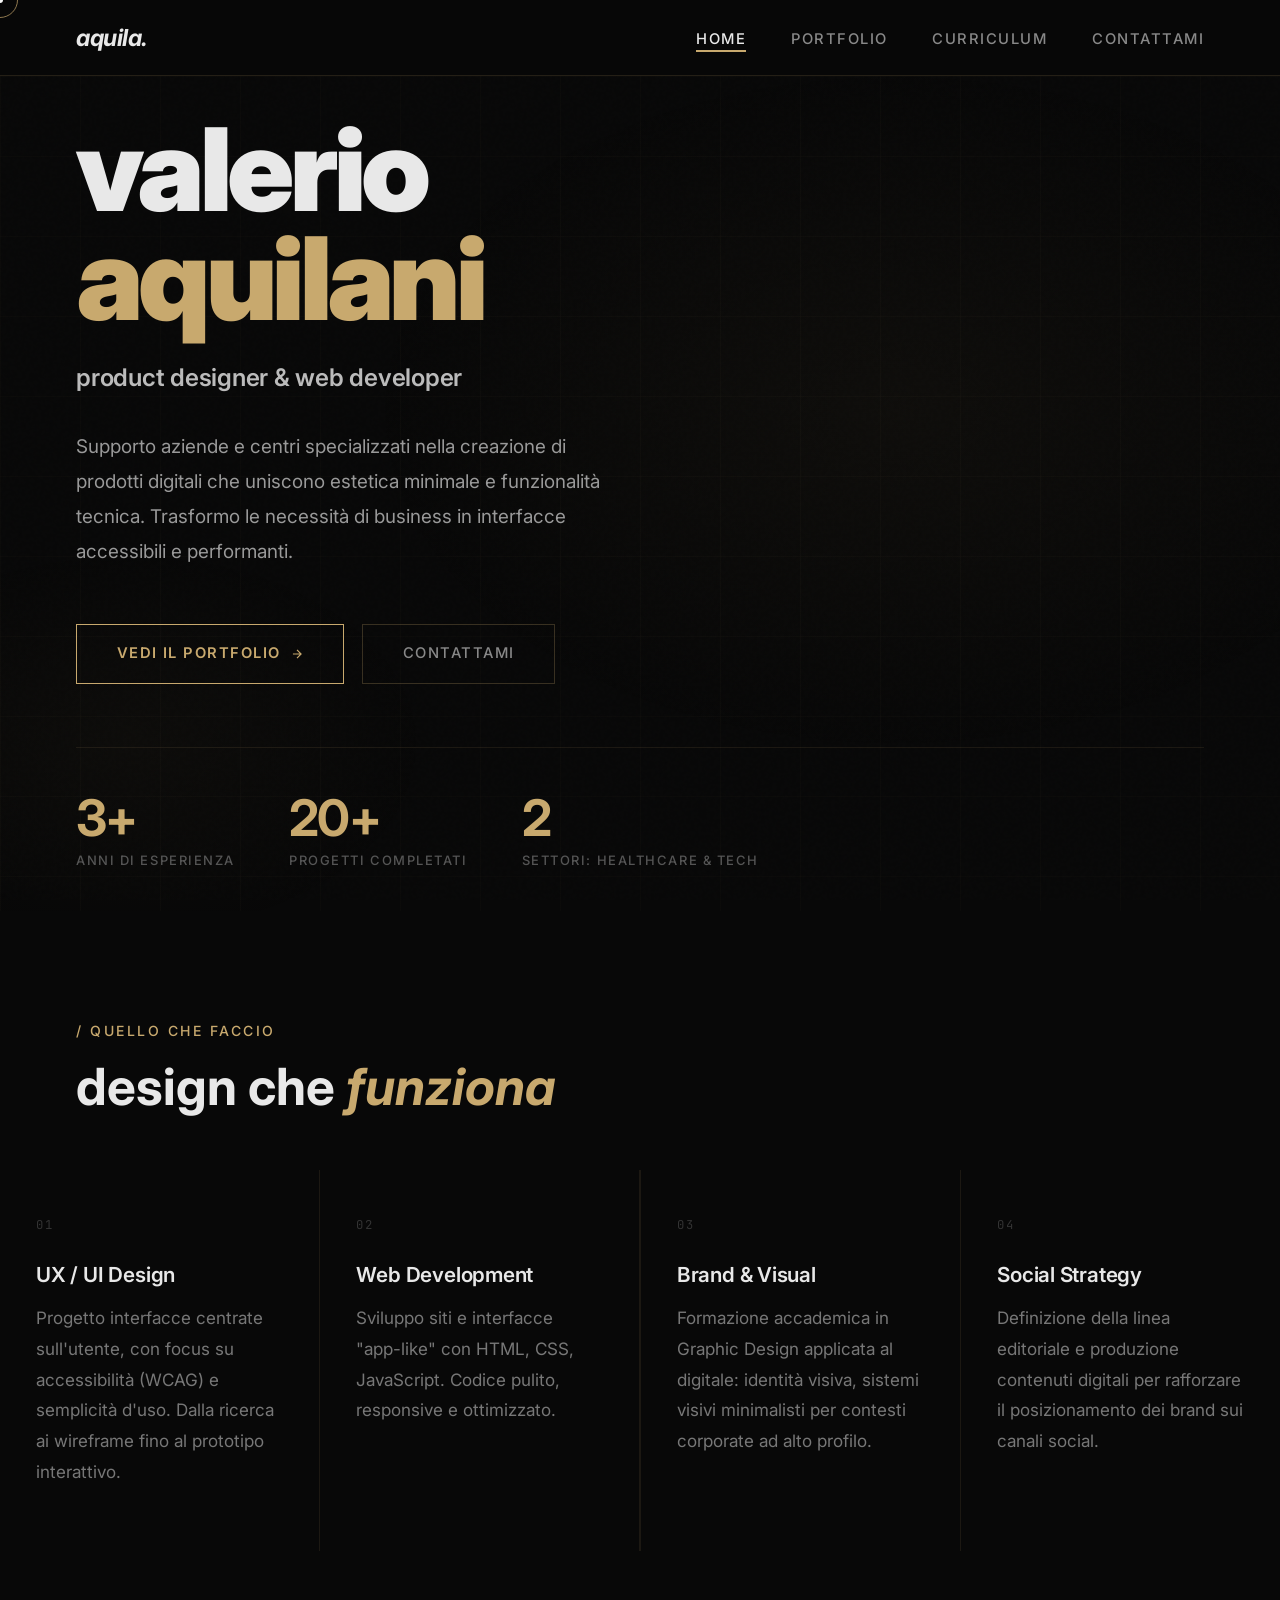
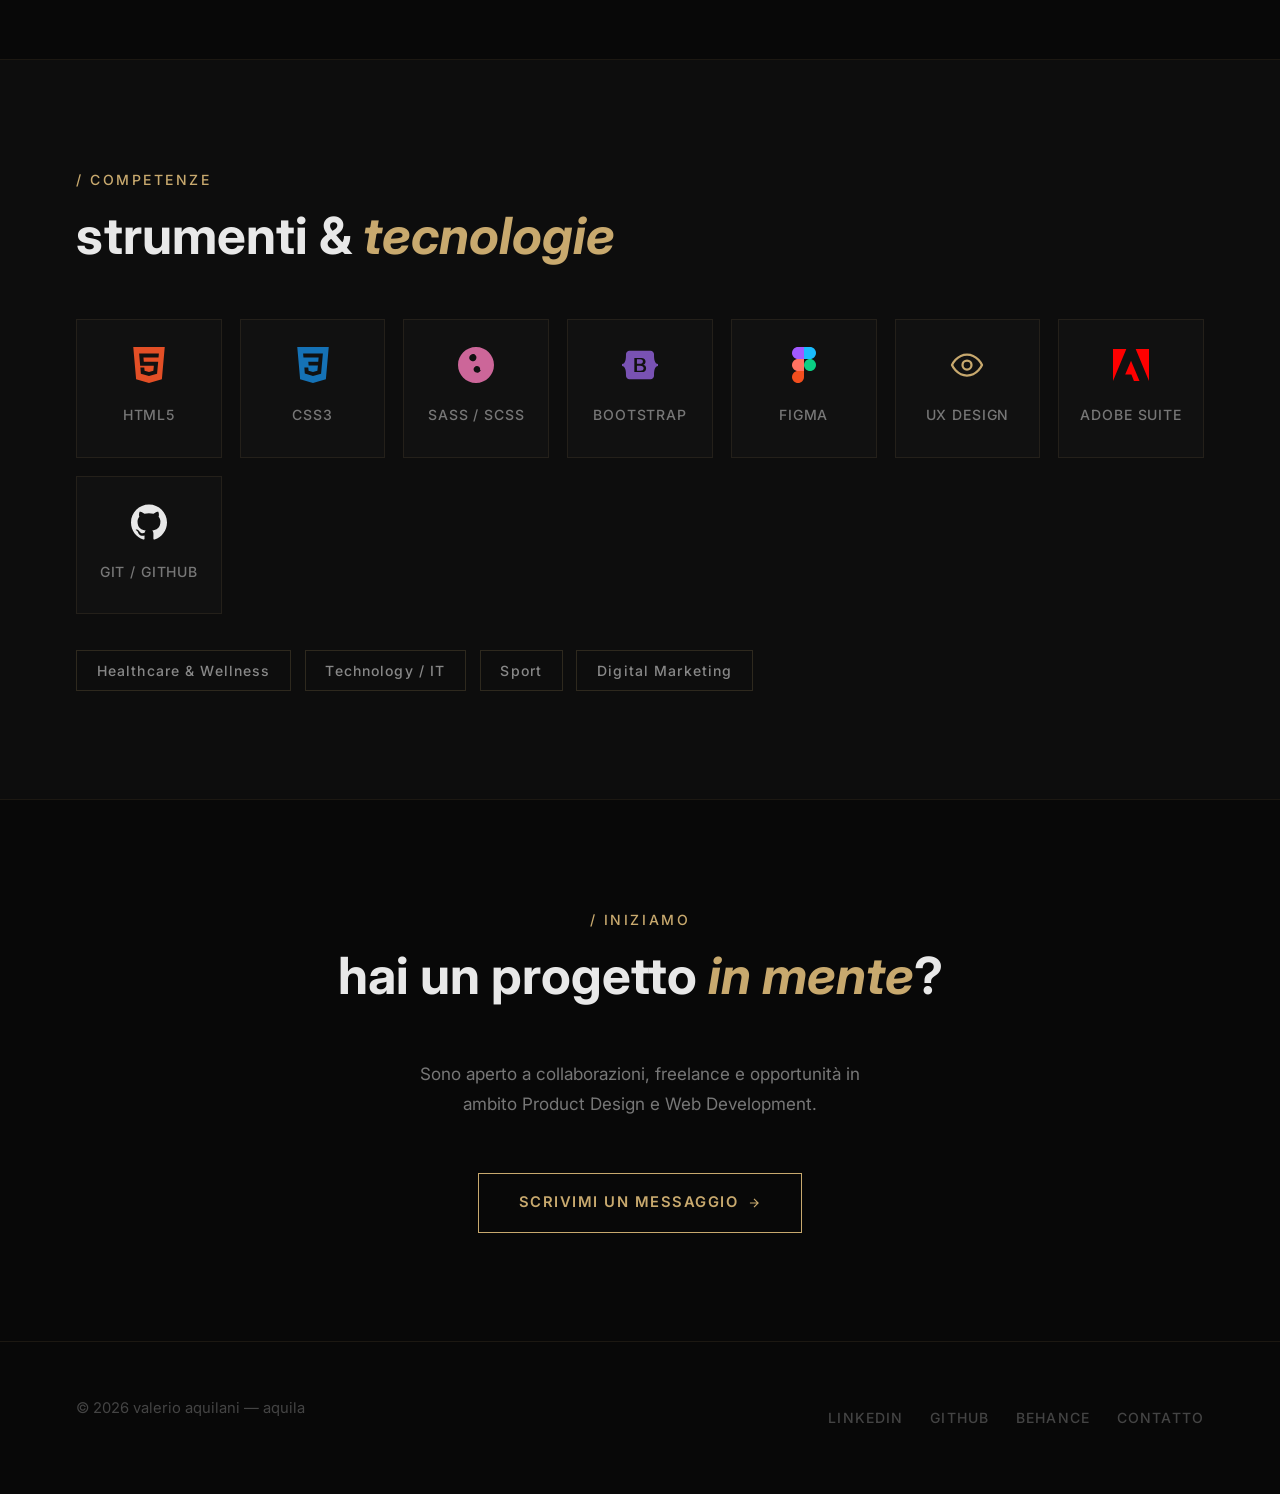
==== commit af3708d0: "Add files via upload" ====
--- a/index.html
+++ b/index.html
@@ -4,7 +4,8 @@
   <meta charset="UTF-8">
   <meta name="viewport" content="width=device-width, initial-scale=1.0">
   <title>aquila — valerio aquilani · product designer & web developer</title>
-  <meta name="description" content="Product Designer, Web Developer e UX/UI Specialist. Creo interfacce accessibili e performanti che uniscono estetica minimale e funzionalità tecnica.">
+  <meta name="description" content="Portfolio di Valerio Aquilani — Product Designer e Web Developer a Roma. Specializzato in UX/UI, accessibilità WCAG e sviluppo front-end con HTML, CSS, Sass e Bootstrap.">
+  <meta name="keywords" content="product designer, web developer, ux ui designer, portfolio, accessibilità web, wcag, roma, figma, html css, bootstrap, valerio aquilani">
   <meta name="author" content="valerio aquilani">
 
   <!-- Open Graph -->
@@ -32,6 +33,7 @@
 
   <!-- CSS -->
   <link rel="stylesheet" href="style.css">
+  <link rel="stylesheet" href="index-style.css">
 </head>
 <body>
 
@@ -238,4 +240,4 @@
   <script src="https://cdn.jsdelivr.net/npm/bootstrap@5.3.3/dist/js/bootstrap.bundle.min.js"></script>
   <script src="script.js"></script>
 </body>
-</html>+</html>
--- a/style.css
+++ b/style.css
@@ -908,4 +908,4 @@
   .cv-sidebar { border-right: 1px solid #ddd; }
   a { color: #000; }
   .cv-item-company, .cv-section-title, .cv-title, .section__label { color: #555 !important; }
-}+}
--- a/index-style.css
+++ b/index-style.css
@@ -0,0 +1,23 @@
+/* ── index-style.css — stili specifici Homepage ── */
+
+/* Hero section */
+.hero {
+  min-height: calc(100vh - 65px);
+}
+
+/* Stats row animazione */
+.stats-row {
+  border-top: 1px solid rgba(200,169,110,0.1);
+  padding-top: 2.5rem;
+}
+
+/* CTA section centrata */
+.section[aria-label="Call to action"] {
+  background: #080808;
+}
+
+/* Skill icon hover glow */
+.skill-card:hover .skill-icon svg {
+  filter: drop-shadow(0 0 8px rgba(200,169,110,0.4));
+  transition: filter 0.3s ease;
+}
